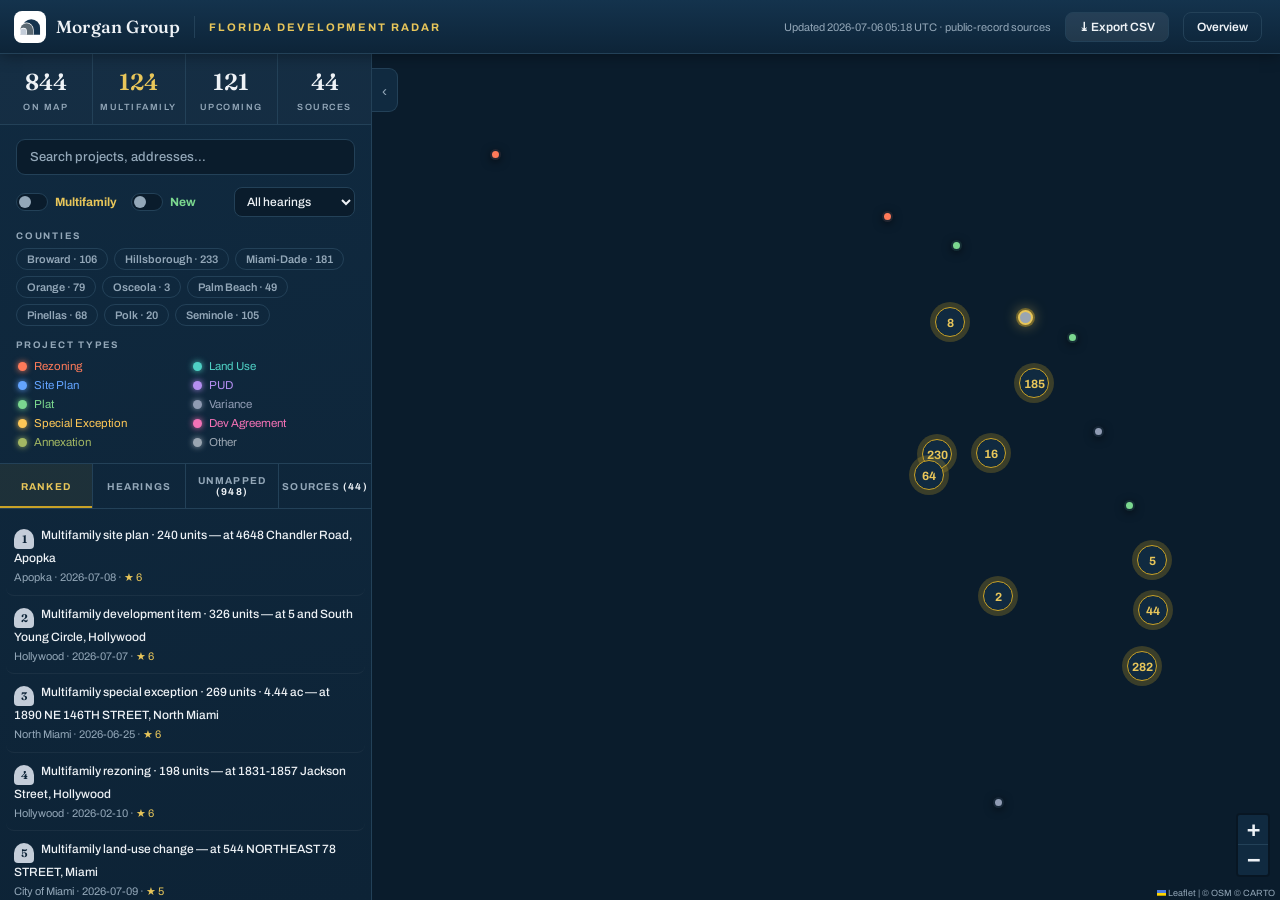
==== site/map.html @ c493177c "feat: product UI — navy topbar, docked sidebar, ranked deal list, product-led landing hero Co-Author" ====
<!DOCTYPE html>
<html lang="en">
<head>
<meta charset="utf-8">
<meta name="viewport" content="width=device-width, initial-scale=1">
<title>Map · Morgan Group Development Radar</title>
<link rel="preconnect" href="https://fonts.googleapis.com">
<link rel="preconnect" href="https://fonts.gstatic.com" crossorigin>
<link href="https://fonts.googleapis.com/css2?family=Fraunces:opsz,wght@9..144,450;9..144,550;9..144,650&family=Archivo:wght@400;500;600;700&display=swap" rel="stylesheet">
<link rel="stylesheet" href="vendor/leaflet.css">
<link rel="stylesheet" href="vendor/MarkerCluster.css">
<link rel="stylesheet" href="vendor/MarkerCluster.Default.css">
<link rel="stylesheet" href="style.css">
<link rel="icon" href="logo.svg">
</head>
<body>

<nav class="topbar">
  <a class="tb-brand" href="index.html" title="Back to overview">
    <span class="tb-logo"><img src="logo.svg" alt=""></span>
    <span class="tb-word">Morgan&nbsp;Group</span>
  </a>
  <span class="tb-div"></span>
  <span class="tb-context" id="brandSub">Florida Development Radar</span>
  <span class="tb-spacer"></span>
  <span class="tb-updated" id="updatedAt"></span>
  <button id="csvBtn" class="tb-btn" title="Export the currently filtered projects as CSV">⤓ Export CSV</button>
  <a class="tb-btn tb-btn-ghost" href="index.html">Overview</a>
</nav>

<div class="content">
  <aside class="sidebar" id="panel">
    <section class="stats" id="stats">
      <div class="stat"><b id="statMapped">–</b><span>on map</span></div>
      <div class="stat stat-mf"><b id="statMF">–</b><span>multifamily</span></div>
      <div class="stat"><b id="statUpcoming">–</b><span>upcoming</span></div>
      <div class="stat"><b id="statSources">–</b><span>sources</span></div>
    </section>

    <section class="filters">
      <input type="search" id="search" placeholder="Search projects, addresses…" autocomplete="off">

      <div class="filter-row">
        <label class="mf-toggle">
          <input type="checkbox" id="mfOnly">
          <span class="mf-slider"></span>
          Multifamily
        </label>
        <label class="mf-toggle new-toggle">
          <input type="checkbox" id="newOnly">
          <span class="mf-slider"></span>
          New
        </label>
        <select id="statusSel" aria-label="Hearing status">
          <option value="all">All hearings</option>
          <option value="upcoming">Upcoming</option>
          <option value="heard">Recently heard</option>
        </select>
      </div>

      <div class="f-label">Counties</div>
      <div class="chips" id="countyChips" aria-label="County filters"></div>
      <div class="f-label">Project types</div>
      <div class="types" id="typeChecks" aria-label="Project type filters"></div>
    </section>

    <nav class="drawer-tabs">
      <button data-drawer="projects" id="projectsTab">Ranked</button>
      <button data-drawer="hearings" id="hearingsTab">Hearings <span id="hearingsCount"></span></button>
      <button data-drawer="unmapped" id="unmappedTab">Unmapped <span id="unmappedCount"></span></button>
      <button data-drawer="coverage" id="coverageTab">Sources <span id="coverageCount"></span></button>
    </nav>
    <section class="drawer" id="drawer" hidden></section>
  </aside>

  <button class="panel-toggle" id="collapseBtn" title="Toggle panel" aria-label="Toggle panel">‹</button>
  <div id="map" aria-label="Development projects map"></div>
</div>

<script src="vendor/leaflet.js"></script>
<script src="vendor/leaflet.markercluster.js"></script>
<script src="app.js"></script>
</body>
</html>
---- site/vendor/leaflet.css ----
/* required styles */

.leaflet-pane,
.leaflet-tile,
.leaflet-marker-icon,
.leaflet-marker-shadow,
.leaflet-tile-container,
.leaflet-pane > svg,
.leaflet-pane > canvas,
.leaflet-zoom-box,
.leaflet-image-layer,
.leaflet-layer {
	position: absolute;
	left: 0;
	top: 0;
	}
.leaflet-container {
	overflow: hidden;
	}
.leaflet-tile,
.leaflet-marker-icon,
.leaflet-marker-shadow {
	-webkit-user-select: none;
	   -moz-user-select: none;
	        user-select: none;
	  -webkit-user-drag: none;
	}
/* Prevents IE11 from highlighting tiles in blue */
.leaflet-tile::selection {
	background: transparent;
}
/* Safari renders non-retina tile on retina better with this, but Chrome is worse */
.leaflet-safari .leaflet-tile {
	image-rendering: -webkit-optimize-contrast;
	}
/* hack that prevents hw layers "stretching" when loading new tiles */
.leaflet-safari .leaflet-tile-container {
	width: 1600px;
	height: 1600px;
	-webkit-transform-origin: 0 0;
	}
.leaflet-marker-icon,
.leaflet-marker-shadow {
	display: block;
	}
/* .leaflet-container svg: reset svg max-width decleration shipped in Joomla! (joomla.org) 3.x */
/* .leaflet-container img: map is broken in FF if you have max-width: 100% on tiles */
.leaflet-container .leaflet-overlay-pane svg {
	max-width: none !important;
	max-height: none !important;
	}
.leaflet-container .leaflet-marker-pane img,
.leaflet-container .leaflet-shadow-pane img,
.leaflet-container .leaflet-tile-pane img,
.leaflet-container img.leaflet-image-layer,
.leaflet-container .leaflet-tile {
	max-width: none !important;
	max-height: none !important;
	width: auto;
	padding: 0;
	}

.leaflet-container img.leaflet-tile {
	/* See: https://bugs.chromium.org/p/chromium/issues/detail?id=600120 */
	mix-blend-mode: plus-lighter;
}

.leaflet-container.leaflet-touch-zoom {
	-ms-touch-action: pan-x pan-y;
	touch-action: pan-x pan-y;
	}
.leaflet-container.leaflet-touch-drag {
	-ms-touch-action: pinch-zoom;
	/* Fallback for FF which doesn't support pinch-zoom */
	touch-action: none;
	touch-action: pinch-zoom;
}
.leaflet-container.leaflet-touch-drag.leaflet-touch-zoom {
	-ms-touch-action: none;
	touch-action: none;
}
.leaflet-container {
	-webkit-tap-highlight-color: transparent;
}
.leaflet-container a {
	-webkit-tap-highlight-color: rgba(51, 181, 229, 0.4);
}
.leaflet-tile {
	filter: inherit;
	visibility: hidden;
	}
.leaflet-tile-loaded {
	visibility: inherit;
	}
.leaflet-zoom-box {
	width: 0;
	height: 0;
	-moz-box-sizing: border-box;
	     box-sizing: border-box;
	z-index: 800;
	}
/* workaround for https://bugzilla.mozilla.org/show_bug.cgi?id=888319 */
.leaflet-overlay-pane svg {
	-moz-user-select: none;
	}

.leaflet-pane         { z-index: 400; }

.leaflet-tile-pane    { z-index: 200; }
.leaflet-overlay-pane { z-index: 400; }
.leaflet-shadow-pane  { z-index: 500; }
.leaflet-marker-pane  { z-index: 600; }
.leaflet-tooltip-pane   { z-index: 650; }
.leaflet-popup-pane   { z-index: 700; }

.leaflet-map-pane canvas { z-index: 100; }
.leaflet-map-pane svg    { z-index: 200; }

.leaflet-vml-shape {
	width: 1px;
	height: 1px;
	}
.lvml {
	behavior: url(#default#VML);
	display: inline-block;
	position: absolute;
	}


/* control positioning */

.leaflet-control {
	position: relative;
	z-index: 800;
	pointer-events: visiblePainted; /* IE 9-10 doesn't have auto */
	pointer-events: auto;
	}
.leaflet-top,
.leaflet-bottom {
	position: absolute;
	z-index: 1000;
	pointer-events: none;
	}
.leaflet-top {
	top: 0;
	}
.leaflet-right {
	right: 0;
	}
.leaflet-bottom {
	bottom: 0;
	}
.leaflet-left {
	left: 0;
	}
.leaflet-control {
	float: left;
	clear: both;
	}
.leaflet-right .leaflet-control {
	float: right;
	}
.leaflet-top .leaflet-control {
	margin-top: 10px;
	}
.leaflet-bottom .leaflet-control {
	margin-bottom: 10px;
	}
.leaflet-left .leaflet-control {
	margin-left: 10px;
	}
.leaflet-right .leaflet-control {
	margin-right: 10px;
	}


/* zoom and fade animations */

.leaflet-fade-anim .leaflet-popup {
	opacity: 0;
	-webkit-transition: opacity 0.2s linear;
	   -moz-transition: opacity 0.2s linear;
	        transition: opacity 0.2s linear;
	}
.leaflet-fade-anim .leaflet-map-pane .leaflet-popup {
	opacity: 1;
	}
.leaflet-zoom-animated {
	-webkit-transform-origin: 0 0;
	    -ms-transform-origin: 0 0;
	        transform-origin: 0 0;
	}
svg.leaflet-zoom-animated {
	will-change: transform;
}

.leaflet-zoom-anim .leaflet-zoom-animated {
	-webkit-transition: -webkit-transform 0.25s cubic-bezier(0,0,0.25,1);
	   -moz-transition:    -moz-transform 0.25s cubic-bezier(0,0,0.25,1);
	        transition:         transform 0.25s cubic-bezier(0,0,0.25,1);
	}
.leaflet-zoom-anim .leaflet-tile,
.leaflet-pan-anim .leaflet-tile {
	-webkit-transition: none;
	   -moz-transition: none;
	        transition: none;
	}

.leaflet-zoom-anim .leaflet-zoom-hide {
	visibility: hidden;
	}


/* cursors */

.leaflet-interactive {
	cursor: pointer;
	}
.leaflet-grab {
	cursor: -webkit-grab;
	cursor:    -moz-grab;
	cursor:         grab;
	}
.leaflet-crosshair,
.leaflet-crosshair .leaflet-interactive {
	cursor: crosshair;
	}
.leaflet-popup-pane,
.leaflet-control {
	cursor: auto;
	}
.leaflet-dragging .leaflet-grab,
.leaflet-dragging .leaflet-grab .leaflet-interactive,
.leaflet-dragging .leaflet-marker-draggable {
	cursor: move;
	cursor: -webkit-grabbing;
	cursor:    -moz-grabbing;
	cursor:         grabbing;
	}

/* marker & overlays interactivity */
.leaflet-marker-icon,
.leaflet-marker-shadow,
.leaflet-image-layer,
.leaflet-pane > svg path,
.leaflet-tile-container {
	pointer-events: none;
	}

.leaflet-marker-icon.leaflet-interactive,
.leaflet-image-layer.leaflet-interactive,
.leaflet-pane > svg path.leaflet-interactive,
svg.leaflet-image-layer.leaflet-interactive path {
	pointer-events: visiblePainted; /* IE 9-10 doesn't have auto */
	pointer-events: auto;
	}

/* visual tweaks */

.leaflet-container {
	background: #ddd;
	outline-offset: 1px;
	}
.leaflet-container a {
	color: #0078A8;
	}
.leaflet-zoom-box {
	border: 2px dotted #38f;
	background: rgba(255,255,255,0.5);
	}


/* general typography */
.leaflet-container {
	font-family: "Helvetica Neue", Arial, Helvetica, sans-serif;
	font-size: 12px;
	font-size: 0.75rem;
	line-height: 1.5;
	}


/* general toolbar styles */

.leaflet-bar {
	box-shadow: 0 1px 5px rgba(0,0,0,0.65);
	border-radius: 4px;
	}
.leaflet-bar a {
	background-color: #fff;
	border-bottom: 1px solid #ccc;
	width: 26px;
	height: 26px;
	line-height: 26px;
	display: block;
	text-align: center;
	text-decoration: none;
	color: black;
	}
.leaflet-bar a,
.leaflet-control-layers-toggle {
	background-position: 50% 50%;
	background-repeat: no-repeat;
	display: block;
	}
.leaflet-bar a:hover,
.leaflet-bar a:focus {
	background-color: #f4f4f4;
	}
.leaflet-bar a:first-child {
	border-top-left-radius: 4px;
	border-top-right-radius: 4px;
	}
.leaflet-bar a:last-child {
	border-bottom-left-radius: 4px;
	border-bottom-right-radius: 4px;
	border-bottom: none;
	}
.leaflet-bar a.leaflet-disabled {
	cursor: default;
	background-color: #f4f4f4;
	color: #bbb;
	}

.leaflet-touch .leaflet-bar a {
	width: 30px;
	height: 30px;
	line-height: 30px;
	}
.leaflet-touch .leaflet-bar a:first-child {
	border-top-left-radius: 2px;
	border-top-right-radius: 2px;
	}
.leaflet-touch .leaflet-bar a:last-child {
	border-bottom-left-radius: 2px;
	border-bottom-right-radius: 2px;
	}

/* zoom control */

.leaflet-control-zoom-in,
.leaflet-control-zoom-out {
	font: bold 18px 'Lucida Console', Monaco, monospace;
	text-indent: 1px;
	}

.leaflet-touch .leaflet-control-zoom-in, .leaflet-touch .leaflet-control-zoom-out  {
	font-size: 22px;
	}


/* layers control */

.leaflet-control-layers {
	box-shadow: 0 1px 5px rgba(0,0,0,0.4);
	background: #fff;
	border-radius: 5px;
	}
.leaflet-control-layers-toggle {
	background-image: url(images/layers.png);
	width: 36px;
	height: 36px;
	}
.leaflet-retina .leaflet-control-layers-toggle {
	background-image: url(images/layers-2x.png);
	background-size: 26px 26px;
	}
.leaflet-touch .leaflet-control-layers-toggle {
	width: 44px;
	height: 44px;
	}
.leaflet-control-layers .leaflet-control-layers-list,
.leaflet-control-layers-expanded .leaflet-control-layers-toggle {
	display: none;
	}
.leaflet-control-layers-expanded .leaflet-control-layers-list {
	display: block;
	position: relative;
	}
.leaflet-control-layers-expanded {
	padding: 6px 10px 6px 6px;
	color: #333;
	background: #fff;
	}
.leaflet-control-layers-scrollbar {
	overflow-y: scroll;
	overflow-x: hidden;
	padding-right: 5px;
	}
.leaflet-control-layers-selector {
	margin-top: 2px;
	position: relative;
	top: 1px;
	}
.leaflet-control-layers label {
	display: block;
	font-size: 13px;
	font-size: 1.08333em;
	}
.leaflet-control-layers-separator {
	height: 0;
	border-top: 1px solid #ddd;
	margin: 5px -10px 5px -6px;
	}

/* Default icon URLs */
.leaflet-default-icon-path { /* used only in path-guessing heuristic, see L.Icon.Default */
	background-image: url(images/marker-icon.png);
	}


/* attribution and scale controls */

.leaflet-container .leaflet-control-attribution {
	background: #fff;
	background: rgba(255, 255, 255, 0.8);
	margin: 0;
	}
.leaflet-control-attribution,
.leaflet-control-scale-line {
	padding: 0 5px;
	color: #333;
	line-height: 1.4;
	}
.leaflet-control-attribution a {
	text-decoration: none;
	}
.leaflet-control-attribution a:hover,
.leaflet-control-attribution a:focus {
	text-decoration: underline;
	}
.leaflet-attribution-flag {
	display: inline !important;
	vertical-align: baseline !important;
	width: 1em;
	height: 0.6669em;
	}
.leaflet-left .leaflet-control-scale {
	margin-left: 5px;
	}
.leaflet-bottom .leaflet-control-scale {
	margin-bottom: 5px;
	}
.leaflet-control-scale-line {
	border: 2px solid #777;
	border-top: none;
	line-height: 1.1;
	padding: 2px 5px 1px;
	white-space: nowrap;
	-moz-box-sizing: border-box;
	     box-sizing: border-box;
	background: rgba(255, 255, 255, 0.8);
	text-shadow: 1px 1px #fff;
	}
.leaflet-control-scale-line:not(:first-child) {
	border-top: 2px solid #777;
	border-bottom: none;
	margin-top: -2px;
	}
.leaflet-control-scale-line:not(:first-child):not(:last-child) {
	border-bottom: 2px solid #777;
	}

.leaflet-touch .leaflet-control-attribution,
.leaflet-touch .leaflet-control-layers,
.leaflet-touch .leaflet-bar {
	box-shadow: none;
	}
.leaflet-touch .leaflet-control-layers,
.leaflet-touch .leaflet-bar {
	border: 2px solid rgba(0,0,0,0.2);
	background-clip: padding-box;
	}


/* popup */

.leaflet-popup {
	position: absolute;
	text-align: center;
	margin-bottom: 20px;
	}
.leaflet-popup-content-wrapper {
	padding: 1px;
	text-align: left;
	border-radius: 12px;
	}
.leaflet-popup-content {
	margin: 13px 24px 13px 20px;
	line-height: 1.3;
	font-size: 13px;
	font-size: 1.08333em;
	min-height: 1px;
	}
.leaflet-popup-content p {
	margin: 17px 0;
	margin: 1.3em 0;
	}
.leaflet-popup-tip-container {
	width: 40px;
	height: 20px;
	position: absolute;
	left: 50%;
	margin-top: -1px;
	margin-left: -20px;
	overflow: hidden;
	pointer-events: none;
	}
.leaflet-popup-tip {
	width: 17px;
	height: 17px;
	padding: 1px;

	margin: -10px auto 0;
	pointer-events: auto;

	-webkit-transform: rotate(45deg);
	   -moz-transform: rotate(45deg);
	    -ms-transform: rotate(45deg);
	        transform: rotate(45deg);
	}
.leaflet-popup-content-wrapper,
.leaflet-popup-tip {
	background: white;
	color: #333;
	box-shadow: 0 3px 14px rgba(0,0,0,0.4);
	}
.leaflet-container a.leaflet-popup-close-button {
	position: absolute;
	top: 0;
	right: 0;
	border: none;
	text-align: center;
	width: 24px;
	height: 24px;
	font: 16px/24px Tahoma, Verdana, sans-serif;
	color: #757575;
	text-decoration: none;
	background: transparent;
	}
.leaflet-container a.leaflet-popup-close-button:hover,
.leaflet-container a.leaflet-popup-close-button:focus {
	color: #585858;
	}
.leaflet-popup-scrolled {
	overflow: auto;
	}

.leaflet-oldie .leaflet-popup-content-wrapper {
	-ms-zoom: 1;
	}
.leaflet-oldie .leaflet-popup-tip {
	width: 24px;
	margin: 0 auto;

	-ms-filter: "progid:DXImageTransform.Microsoft.Matrix(M11=0.70710678, M12=0.70710678, M21=-0.70710678, M22=0.70710678)";
	filter: progid:DXImageTransform.Microsoft.Matrix(M11=0.70710678, M12=0.70710678, M21=-0.70710678, M22=0.70710678);
	}

.leaflet-oldie .leaflet-control-zoom,
.leaflet-oldie .leaflet-control-layers,
.leaflet-oldie .leaflet-popup-content-wrapper,
.leaflet-oldie .leaflet-popup-tip {
	border: 1px solid #999;
	}


/* div icon */

.leaflet-div-icon {
	background: #fff;
	border: 1px solid #666;
	}


/* Tooltip */
/* Base styles for the element that has a tooltip */
.leaflet-tooltip {
	position: absolute;
	padding: 6px;
	background-color: #fff;
	border: 1px solid #fff;
	border-radius: 3px;
	color: #222;
	white-space: nowrap;
	-webkit-user-select: none;
	-moz-user-select: none;
	-ms-user-select: none;
	user-select: none;
	pointer-events: none;
	box-shadow: 0 1px 3px rgba(0,0,0,0.4);
	}
.leaflet-tooltip.leaflet-interactive {
	cursor: pointer;
	pointer-events: auto;
	}
.leaflet-tooltip-top:before,
.leaflet-tooltip-bottom:before,
.leaflet-tooltip-left:before,
.leaflet-tooltip-right:before {
	position: absolute;
	pointer-events: none;
	border: 6px solid transparent;
	background: transparent;
	content: "";
	}

/* Directions */

.leaflet-tooltip-bottom {
	margin-top: 6px;
}
.leaflet-tooltip-top {
	margin-top: -6px;
}
.leaflet-tooltip-bottom:before,
.leaflet-tooltip-top:before {
	left: 50%;
	margin-left: -6px;
	}
.leaflet-tooltip-top:before {
	bottom: 0;
	margin-bottom: -12px;
	border-top-color: #fff;
	}
.leaflet-tooltip-bottom:before {
	top: 0;
	margin-top: -12px;
	margin-left: -6px;
	border-bottom-color: #fff;
	}
.leaflet-tooltip-left {
	margin-left: -6px;
}
.leaflet-tooltip-right {
	margin-left: 6px;
}
.leaflet-tooltip-left:before,
.leaflet-tooltip-right:before {
	top: 50%;
	margin-top: -6px;
	}
.leaflet-tooltip-left:before {
	right: 0;
	margin-right: -12px;
	border-left-color: #fff;
	}
.leaflet-tooltip-right:before {
	left: 0;
	margin-left: -12px;
	border-right-color: #fff;
	}

/* Printing */

@media print {
	/* Prevent printers from removing background-images of controls. */
	.leaflet-control {
		-webkit-print-color-adjust: exact;
		print-color-adjust: exact;
		}
	}
---- site/vendor/MarkerCluster.css ----
.leaflet-cluster-anim .leaflet-marker-icon, .leaflet-cluster-anim .leaflet-marker-shadow {
	-webkit-transition: -webkit-transform 0.3s ease-out, opacity 0.3s ease-in;
	-moz-transition: -moz-transform 0.3s ease-out, opacity 0.3s ease-in;
	-o-transition: -o-transform 0.3s ease-out, opacity 0.3s ease-in;
	transition: transform 0.3s ease-out, opacity 0.3s ease-in;
}

.leaflet-cluster-spider-leg {
	/* stroke-dashoffset (duration and function) should match with leaflet-marker-icon transform in order to track it exactly */
	-webkit-transition: -webkit-stroke-dashoffset 0.3s ease-out, -webkit-stroke-opacity 0.3s ease-in;
	-moz-transition: -moz-stroke-dashoffset 0.3s ease-out, -moz-stroke-opacity 0.3s ease-in;
	-o-transition: -o-stroke-dashoffset 0.3s ease-out, -o-stroke-opacity 0.3s ease-in;
	transition: stroke-dashoffset 0.3s ease-out, stroke-opacity 0.3s ease-in;
}
---- site/vendor/MarkerCluster.Default.css ----
.marker-cluster-small {
	background-color: rgba(181, 226, 140, 0.6);
	}
.marker-cluster-small div {
	background-color: rgba(110, 204, 57, 0.6);
	}

.marker-cluster-medium {
	background-color: rgba(241, 211, 87, 0.6);
	}
.marker-cluster-medium div {
	background-color: rgba(240, 194, 12, 0.6);
	}

.marker-cluster-large {
	background-color: rgba(253, 156, 115, 0.6);
	}
.marker-cluster-large div {
	background-color: rgba(241, 128, 23, 0.6);
	}

	/* IE 6-8 fallback colors */
.leaflet-oldie .marker-cluster-small {
	background-color: rgb(181, 226, 140);
	}
.leaflet-oldie .marker-cluster-small div {
	background-color: rgb(110, 204, 57);
	}

.leaflet-oldie .marker-cluster-medium {
	background-color: rgb(241, 211, 87);
	}
.leaflet-oldie .marker-cluster-medium div {
	background-color: rgb(240, 194, 12);
	}

.leaflet-oldie .marker-cluster-large {
	background-color: rgb(253, 156, 115);
	}
.leaflet-oldie .marker-cluster-large div {
	background-color: rgb(241, 128, 23);
}

.marker-cluster {
	background-clip: padding-box;
	border-radius: 20px;
	}
.marker-cluster div {
	width: 30px;
	height: 30px;
	margin-left: 5px;
	margin-top: 5px;

	text-align: center;
	border-radius: 15px;
	font: 12px "Helvetica Neue", Arial, Helvetica, sans-serif;
	}
.marker-cluster span {
	line-height: 30px;
	}
---- site/style.css ----
:root {
  --navy: #14334D;
  --navy-deep: #0d2438;
  --navy-ink: #0a1c2c;
  --panel: #102a40;
  --panel-2: #0d2336;
  --line: #234158;
  --text: #eef2f6;
  --text-dim: #93a7b8;
  --powder: #C4CDD9;
  --gold: #c9a227;
  --gold-hi: #e8c65a;
  --green: #7bd88f;
  --serif: "Fraunces", Georgia, serif;
  --sans: "Archivo", "Helvetica Neue", sans-serif;

  --c-rezoning: #ff7a59;
  --c-land-use: #4fd1c5;
  --c-site-plan: #63a4ff;
  --c-pud: #b48ef0;
  --c-plat: #7bd88f;
  --c-variance: #8f9bb3;
  --c-special-exception: #ffc857;
  --c-development-agreement: #f472b6;
  --c-annexation: #a3b763;
  --c-other-development: #9aa5b1;
}

* { box-sizing: border-box; margin: 0; }
html, body { height: 100%; }
body {
  font-family: var(--sans);
  background: var(--navy-ink);
  color: var(--text);
  display: flex; flex-direction: column;
  overflow: hidden;
}

/* ============ top bar ============ */
.topbar {
  height: 54px; flex: none;
  display: flex; align-items: center; gap: 14px;
  padding: 0 18px 0 14px;
  background: linear-gradient(180deg, var(--navy) 0%, var(--navy-deep) 100%);
  border-bottom: 1px solid var(--line);
  z-index: 1200;
  box-shadow: 0 2px 14px rgba(0,0,0,.35);
}
.tb-brand { display: flex; align-items: center; gap: 10px; text-decoration: none; color: var(--text); }
.tb-logo {
  width: 32px; height: 32px; flex: none;
  background: #fff; border-radius: 8px; padding: 4px;
  display: grid; place-items: center;
  transition: transform .15s;
}
.tb-brand:hover .tb-logo { transform: scale(1.08); }
.tb-logo img { width: 100%; height: 100%; display: block; }
.tb-word { font-family: var(--serif); font-weight: 550; font-size: 17.5px; letter-spacing: .2px; }
.tb-div { width: 1px; height: 22px; background: var(--line); }
.tb-context {
  font-size: 11px; font-weight: 700;
  text-transform: uppercase; letter-spacing: 2px;
  color: var(--gold-hi);
  white-space: nowrap; overflow: hidden; text-overflow: ellipsis;
}
.tb-spacer { flex: 1; }
.tb-updated { font-size: 11px; color: var(--text-dim); white-space: nowrap; }
.tb-btn {
  font: 600 12px var(--sans); color: var(--text);
  background: rgba(255,255,255,.08);
  border: 1px solid var(--line); border-radius: 8px;
  padding: 7px 13px; cursor: pointer; text-decoration: none;
  transition: background .15s, border-color .15s;
  white-space: nowrap;
}
.tb-btn:hover { background: rgba(255,255,255,.14); border-color: var(--text-dim); }
.tb-btn-ghost { background: none; }

/* ============ layout ============ */
.content { flex: 1; display: flex; min-height: 0; position: relative; }
#map { flex: 1; background: var(--navy-ink); min-width: 0; }

.sidebar {
  width: 372px; flex: none;
  display: flex; flex-direction: column;
  background: linear-gradient(170deg, var(--panel) 0%, var(--panel-2) 100%);
  border-right: 1px solid var(--line);
  min-height: 0;
  transition: margin-left .28s cubic-bezier(.2,.8,.3,1);
}
body.panel-hidden .sidebar { margin-left: -372px; }

.panel-toggle {
  position: absolute; left: 372px; top: 14px; z-index: 1100;
  width: 26px; height: 44px;
  border: 1px solid var(--line); border-left: 0;
  border-radius: 0 9px 9px 0;
  background: var(--panel); color: var(--text-dim);
  cursor: pointer; font-size: 15px;
  transition: left .28s cubic-bezier(.2,.8,.3,1), color .15s;
}
.panel-toggle:hover { color: var(--text); }
body.panel-hidden .panel-toggle { left: 0; }
body.panel-hidden .panel-toggle::after { content: ""; }

/* ============ stats ============ */
.stats {
  display: grid; grid-template-columns: repeat(4, 1fr);
  border-bottom: 1px solid var(--line);
  background: rgba(255,255,255,.02);
}
.stat { padding: 14px 6px 11px; text-align: center; border-right: 1px solid var(--line); }
.stat:last-child { border-right: 0; }
.stat b {
  display: block; font-family: var(--serif); font-size: 23px; font-weight: 600;
  font-variant-numeric: tabular-nums;
}
.stat span {
  font-size: 9px; text-transform: uppercase; letter-spacing: 1.5px;
  color: var(--text-dim); font-weight: 600;
}
.stat-mf b { color: var(--gold-hi); }

/* ============ filters ============ */
.filters { padding: 14px 16px 12px; border-bottom: 1px solid var(--line); }
#search {
  width: 100%;
  background: var(--navy-ink);
  border: 1px solid var(--line); border-radius: 9px;
  color: var(--text);
  padding: 10px 13px; font: 500 13px var(--sans);
  outline: none;
  transition: border-color .15s;
}
#search:focus { border-color: var(--gold); }
#search::placeholder { color: var(--text-dim); }

.filter-row { display: flex; align-items: center; gap: 14px; margin-top: 12px; }

.mf-toggle {
  display: flex; align-items: center; gap: 7px;
  font-size: 12px; font-weight: 700; color: var(--gold-hi);
  cursor: pointer; user-select: none;
}
.mf-toggle input { display: none; }
.mf-slider {
  width: 32px; height: 18px; flex: none;
  background: var(--navy-ink); border: 1px solid var(--line);
  border-radius: 20px; position: relative; transition: background .2s;
}
.mf-slider::after {
  content: ""; position: absolute; top: 2px; left: 2px;
  width: 12px; height: 12px; border-radius: 50%;
  background: var(--text-dim); transition: all .2s;
}
.mf-toggle input:checked + .mf-slider { background: rgba(201,162,39,.35); border-color: var(--gold); }
.mf-toggle input:checked + .mf-slider::after { left: 16px; background: var(--gold-hi); }
.new-toggle { color: var(--green); }
.new-toggle input:checked + .mf-slider { background: rgba(123,216,143,.25); border-color: var(--green); }
.new-toggle input:checked + .mf-slider::after { background: var(--green); }

#statusSel {
  margin-left: auto;
  background: var(--navy-ink); color: var(--text);
  border: 1px solid var(--line); border-radius: 8px;
  font: 500 12px var(--sans); padding: 6px 8px;
}

.f-label {
  margin: 14px 0 7px;
  font-size: 9.5px; font-weight: 700;
  text-transform: uppercase; letter-spacing: 1.8px;
  color: var(--text-dim);
}
.chips { display: flex; flex-wrap: wrap; gap: 6px; }
.chip {
  font: 600 11px var(--sans);
  padding: 4px 10px; border-radius: 20px;
  border: 1px solid var(--line); color: var(--text-dim);
  background: none; cursor: pointer; transition: all .15s;
}
.chip.on { color: var(--navy-deep); background: var(--powder); border-color: var(--powder); }
.chip:hover:not(.on) { color: var(--text); border-color: var(--text-dim); }

.types { display: grid; grid-template-columns: 1fr 1fr; gap: 1px 10px; }
.type-check {
  display: flex; align-items: center; gap: 7px;
  font-size: 11.5px; color: var(--text-dim);
  cursor: pointer; padding: 3px 2px; user-select: none;
}
.type-check input { display: none; }
.type-dot { width: 9px; height: 9px; border-radius: 50%; flex: none; opacity: .25; transition: opacity .15s; }
.type-check.on { color: var(--text); }
.type-check.on .type-dot { opacity: 1; box-shadow: 0 0 6px currentColor; }

/* ============ drawers ============ */
.drawer-tabs { display: flex; border-bottom: 1px solid var(--line); flex: none; }
.drawer-tabs button {
  flex: 1; background: none; border: 0; border-right: 1px solid var(--line);
  color: var(--text-dim); font: 700 10px var(--sans);
  text-transform: uppercase; letter-spacing: 1.1px;
  padding: 11px 0; cursor: pointer;
  transition: color .15s, background .15s;
}
.drawer-tabs button:last-child { border-right: 0; }
.drawer-tabs button:hover { color: var(--text); }
.drawer-tabs button.active {
  color: var(--gold-hi);
  background: rgba(201,162,39,.08);
  box-shadow: inset 0 -2px 0 var(--gold);
}
.drawer-tabs button span { color: var(--text); }

.drawer {
  flex: 1; overflow-y: auto; padding: 8px 14px 14px;
  font-size: 12px; line-height: 1.5;
  scrollbar-width: thin; scrollbar-color: var(--line) transparent;
}
.u-item { padding: 9px 0; border-bottom: 1px solid rgba(255,255,255,.05); }
.u-item a { color: var(--text); text-decoration: none; font-weight: 500; }
.u-item a:hover { color: var(--gold-hi); }
.u-meta { color: var(--text-dim); font-size: 11px; margin-top: 2px; }
.cov-row {
  display: flex; justify-content: space-between; gap: 8px;
  padding: 7px 0; border-bottom: 1px solid rgba(255,255,255,.05);
  color: var(--text-dim);
}
.cov-row b { color: var(--text); font-weight: 500; }
.cov-ok { color: var(--green); }
.cov-err { color: var(--c-rezoning); }

.h-item, .p-item { cursor: pointer; border-radius: 8px; padding: 9px 8px; margin: 0 -8px; }
.h-item:hover, .p-item:hover { background: rgba(255,255,255,.045); }
.h-date { font: 700 11px var(--sans); color: var(--gold-hi); margin-bottom: 2px; }
.p-rank {
  display: inline-grid; place-items: center;
  width: 20px; height: 20px; margin-right: 7px;
  font: 650 11px var(--serif); color: var(--navy-deep);
  background: var(--powder); border-radius: 10px 10px 4px 4px;
  vertical-align: -4px;
}
.pp-hot { color: var(--gold-hi); }

/* ============ markers & popups ============ */
.pin { border-radius: 50%; border: 2px solid rgba(10,28,44,.9); box-shadow: 0 2px 8px rgba(0,0,0,.5); }
.pin-mf {
  border-color: var(--gold-hi);
  box-shadow: 0 0 0 2px rgba(201,162,39,.45), 0 0 14px rgba(232,198,90,.65);
}

.leaflet-popup-content-wrapper {
  background: var(--panel); color: var(--text);
  border: 1px solid var(--line); border-radius: 12px;
  box-shadow: 0 18px 44px rgba(0,0,0,.6);
  font-family: var(--sans);
}
.leaflet-popup-tip { background: var(--panel); border: 1px solid var(--line); }
.leaflet-popup-content { margin: 14px 16px; width: 300px !important; }
.pp-chips { display: flex; flex-wrap: wrap; gap: 5px; margin-bottom: 9px; }
.pp-chip {
  font-size: 9.5px; font-weight: 700; text-transform: uppercase; letter-spacing: 1px;
  padding: 3px 8px; border-radius: 4px; color: var(--navy-deep);
}
.pp-chip-mf { background: linear-gradient(135deg, var(--gold-hi), var(--gold)); }
.pp-chip-new { background: var(--green); animation: newPulse 2s ease-in-out infinite; }
@keyframes newPulse { 50% { box-shadow: 0 0 10px rgba(123,216,143,.7); } }
.pp-title { font-size: 13.5px; font-weight: 600; line-height: 1.45; }
.pp-summary {
  margin-top: 8px; padding: 7px 9px;
  font-size: 11px; line-height: 1.5; color: var(--text-dim);
  background: rgba(255,255,255,.03);
  border-left: 2px solid var(--line); border-radius: 0 6px 6px 0;
  max-height: 96px; overflow: hidden;
}
.pp-meta { margin-top: 9px; font-size: 11.5px; color: var(--text-dim); line-height: 1.6; }
.pp-meta b { color: var(--text); font-weight: 600; }
.pp-link {
  display: inline-block; margin-top: 10px;
  color: var(--gold-hi); font-weight: 600; font-size: 12px;
  text-decoration: none; border-bottom: 1px solid rgba(232,198,90,.4);
}
.pp-link:hover { border-bottom-color: var(--gold-hi); }

.leaflet-container { font-family: var(--sans); }
.leaflet-control-attribution {
  background: rgba(10,28,44,.75) !important; color: var(--text-dim) !important;
  font-size: 9px !important;
}
.leaflet-control-attribution a { color: var(--text-dim) !important; }
.leaflet-control-zoom a {
  background: var(--panel) !important; color: var(--text) !important;
  border-color: var(--line) !important;
}

.marker-cluster { background: rgba(201,162,39,.25) !important; }
.marker-cluster div {
  background: var(--panel) !important;
  color: var(--gold-hi) !important;
  border: 1.5px solid var(--gold) !important;
  font: 700 12px var(--sans) !important;
}

/* ============ responsive ============ */
@media (max-width: 760px) {
  .tb-updated, .tb-context { display: none; }
  .sidebar { position: absolute; z-index: 1150; height: 100%; width: min(86vw, 372px); }
  body.panel-hidden .sidebar { margin-left: calc(-1 * min(86vw, 372px)); }
  .panel-toggle { left: min(86vw, 372px); }
}
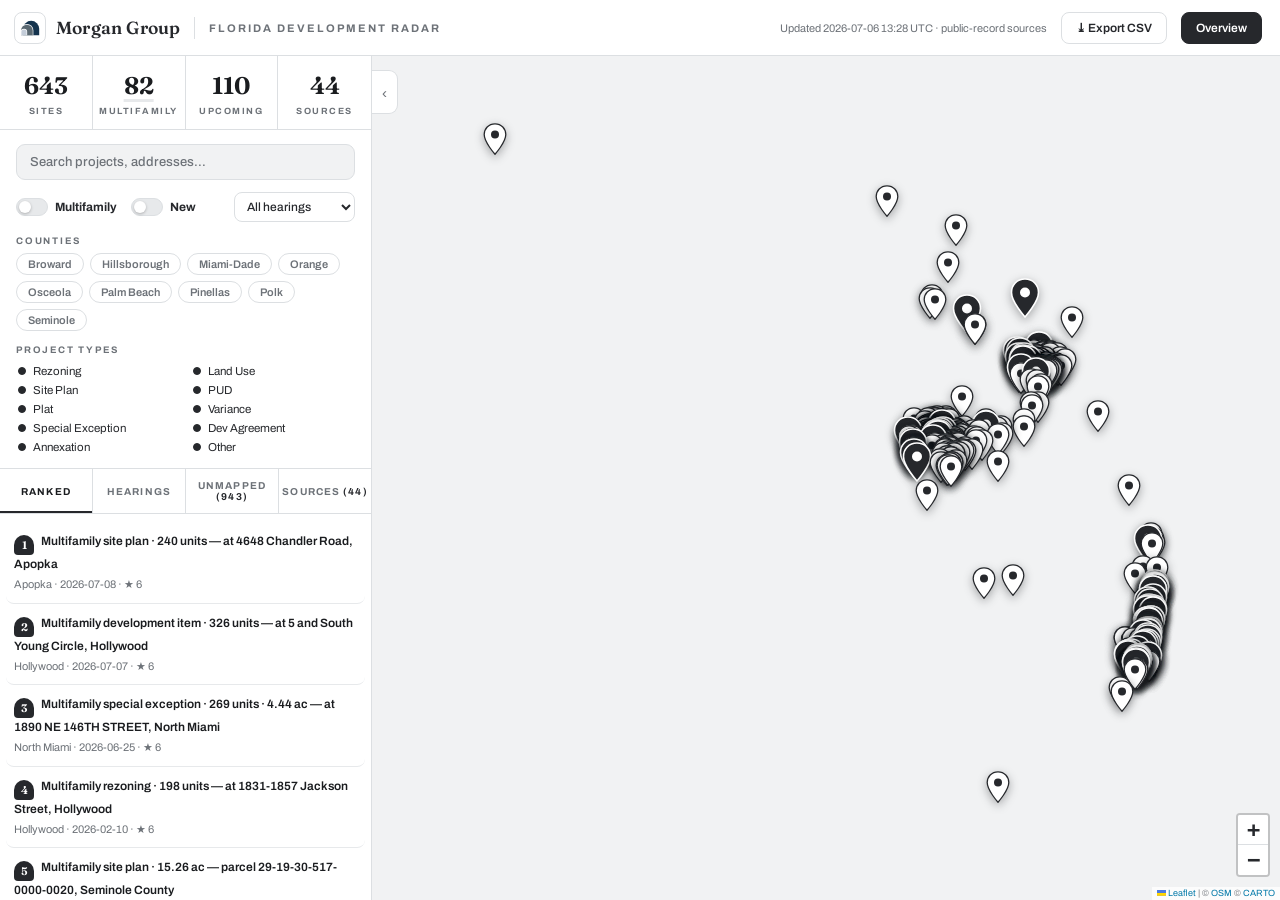
==== commit 831827c5: "feat: portfolio-style map — individual location pins (no clustering), one entity per site, news-styl" ====
--- a/site/map.html
+++ b/site/map.html
@@ -8,8 +8,6 @@
 <link rel="preconnect" href="https://fonts.gstatic.com" crossorigin>
 <link href="https://fonts.googleapis.com/css2?family=Fraunces:opsz,wght@9..144,450;9..144,550;9..144,650&family=Archivo:wght@400;500;600;700&display=swap" rel="stylesheet">
 <link rel="stylesheet" href="vendor/leaflet.css">
-<link rel="stylesheet" href="vendor/MarkerCluster.css">
-<link rel="stylesheet" href="vendor/MarkerCluster.Default.css">
 <link rel="stylesheet" href="style.css">
 <link rel="icon" href="logo.svg">
 </head>
@@ -25,13 +23,13 @@
   <span class="tb-spacer"></span>
   <span class="tb-updated" id="updatedAt"></span>
   <button id="csvBtn" class="tb-btn" title="Export the currently filtered projects as CSV">⤓ Export CSV</button>
-  <a class="tb-btn tb-btn-ghost" href="index.html">Overview</a>
+  <a class="tb-btn tb-btn-solid" href="index.html">Overview</a>
 </nav>
 
 <div class="content">
   <aside class="sidebar" id="panel">
     <section class="stats" id="stats">
-      <div class="stat"><b id="statMapped">–</b><span>on map</span></div>
+      <div class="stat"><b id="statMapped">–</b><span>sites</span></div>
       <div class="stat stat-mf"><b id="statMF">–</b><span>multifamily</span></div>
       <div class="stat"><b id="statUpcoming">–</b><span>upcoming</span></div>
       <div class="stat"><b id="statSources">–</b><span>sources</span></div>
@@ -74,11 +72,15 @@
   </aside>
 
   <button class="panel-toggle" id="collapseBtn" title="Toggle panel" aria-label="Toggle panel">‹</button>
-  <div id="map" aria-label="Development projects map"></div>
+  <div id="map" aria-label="Development sites map"></div>
+
+  <article class="prop-card" id="propCard" hidden>
+    <button class="pc-close" id="pcClose" aria-label="Close">×</button>
+    <div id="pcBody"></div>
+  </article>
 </div>
 
 <script src="vendor/leaflet.js"></script>
-<script src="vendor/leaflet.markercluster.js"></script>
 <script src="app.js"></script>
 </body>
 </html>
--- a/site/style.css
+++ b/site/style.css
@@ -1,89 +1,77 @@
 :root {
-  --navy: #14334D;
-  --navy-deep: #0d2438;
-  --navy-ink: #0a1c2c;
-  --panel: #102a40;
-  --panel-2: #0d2336;
-  --line: #234158;
-  --text: #eef2f6;
-  --text-dim: #93a7b8;
-  --powder: #C4CDD9;
-  --gold: #c9a227;
-  --gold-hi: #e8c65a;
-  --green: #7bd88f;
+  --char: #26282c;
+  --char-2: #2f3237;
+  --char-deep: #1d1f22;
+  --ink: #1a1c1f;
+  --gray-bg: #f1f2f3;
+  --gray-soft: #e7e9eb;
+  --line: #dcdfe2;
+  --text-sec: #6d7278;
+  --white: #ffffff;
+  --green: #3e9e5c;
   --serif: "Fraunces", Georgia, serif;
   --sans: "Archivo", "Helvetica Neue", sans-serif;
-
-  --c-rezoning: #ff7a59;
-  --c-land-use: #4fd1c5;
-  --c-site-plan: #63a4ff;
-  --c-pud: #b48ef0;
-  --c-plat: #7bd88f;
-  --c-variance: #8f9bb3;
-  --c-special-exception: #ffc857;
-  --c-development-agreement: #f472b6;
-  --c-annexation: #a3b763;
-  --c-other-development: #9aa5b1;
 }
 
 * { box-sizing: border-box; margin: 0; }
 html, body { height: 100%; }
 body {
   font-family: var(--sans);
-  background: var(--navy-ink);
-  color: var(--text);
+  background: var(--gray-bg);
+  color: var(--char);
   display: flex; flex-direction: column;
   overflow: hidden;
 }
 
 /* ============ top bar ============ */
 .topbar {
-  height: 54px; flex: none;
+  height: 56px; flex: none;
   display: flex; align-items: center; gap: 14px;
   padding: 0 18px 0 14px;
-  background: linear-gradient(180deg, var(--navy) 0%, var(--navy-deep) 100%);
+  background: var(--white);
   border-bottom: 1px solid var(--line);
   z-index: 1200;
-  box-shadow: 0 2px 14px rgba(0,0,0,.35);
-}
-.tb-brand { display: flex; align-items: center; gap: 10px; text-decoration: none; color: var(--text); }
+}
+.tb-brand { display: flex; align-items: center; gap: 10px; text-decoration: none; color: var(--char); }
 .tb-logo {
   width: 32px; height: 32px; flex: none;
-  background: #fff; border-radius: 8px; padding: 4px;
+  background: var(--white); border: 1px solid var(--line);
+  border-radius: 8px; padding: 4px;
   display: grid; place-items: center;
   transition: transform .15s;
 }
 .tb-brand:hover .tb-logo { transform: scale(1.08); }
 .tb-logo img { width: 100%; height: 100%; display: block; }
-.tb-word { font-family: var(--serif); font-weight: 550; font-size: 17.5px; letter-spacing: .2px; }
+.tb-word { font-family: var(--serif); font-weight: 600; font-size: 17.5px; letter-spacing: .2px; }
 .tb-div { width: 1px; height: 22px; background: var(--line); }
 .tb-context {
   font-size: 11px; font-weight: 700;
   text-transform: uppercase; letter-spacing: 2px;
-  color: var(--gold-hi);
+  color: var(--text-sec);
   white-space: nowrap; overflow: hidden; text-overflow: ellipsis;
 }
 .tb-spacer { flex: 1; }
-.tb-updated { font-size: 11px; color: var(--text-dim); white-space: nowrap; }
+.tb-updated { font-size: 11px; color: var(--text-sec); white-space: nowrap; }
 .tb-btn {
-  font: 600 12px var(--sans); color: var(--text);
-  background: rgba(255,255,255,.08);
+  font: 600 12px var(--sans); color: var(--char);
+  background: var(--white);
   border: 1px solid var(--line); border-radius: 8px;
-  padding: 7px 13px; cursor: pointer; text-decoration: none;
-  transition: background .15s, border-color .15s;
+  padding: 8px 14px; cursor: pointer; text-decoration: none;
+  transition: border-color .15s, background .15s;
   white-space: nowrap;
 }
-.tb-btn:hover { background: rgba(255,255,255,.14); border-color: var(--text-dim); }
-.tb-btn-ghost { background: none; }
+.tb-btn:hover { border-color: var(--char); }
+.tb-btn-solid { background: var(--char); color: var(--white); border-color: var(--char); }
+.tb-btn-solid:hover { background: var(--char-deep); }
 
 /* ============ layout ============ */
 .content { flex: 1; display: flex; min-height: 0; position: relative; }
-#map { flex: 1; background: var(--navy-ink); min-width: 0; }
+#map { flex: 1; background: var(--gray-bg); min-width: 0; }
 
 .sidebar {
   width: 372px; flex: none;
   display: flex; flex-direction: column;
-  background: linear-gradient(170deg, var(--panel) 0%, var(--panel-2) 100%);
+  background: var(--white);
   border-right: 1px solid var(--line);
   min-height: 0;
   transition: margin-left .28s cubic-bezier(.2,.8,.3,1);
@@ -95,73 +83,71 @@
   width: 26px; height: 44px;
   border: 1px solid var(--line); border-left: 0;
   border-radius: 0 9px 9px 0;
-  background: var(--panel); color: var(--text-dim);
+  background: var(--white); color: var(--text-sec);
   cursor: pointer; font-size: 15px;
   transition: left .28s cubic-bezier(.2,.8,.3,1), color .15s;
 }
-.panel-toggle:hover { color: var(--text); }
+.panel-toggle:hover { color: var(--char); }
 body.panel-hidden .panel-toggle { left: 0; }
-body.panel-hidden .panel-toggle::after { content: ""; }
 
 /* ============ stats ============ */
 .stats {
   display: grid; grid-template-columns: repeat(4, 1fr);
   border-bottom: 1px solid var(--line);
-  background: rgba(255,255,255,.02);
-}
-.stat { padding: 14px 6px 11px; text-align: center; border-right: 1px solid var(--line); }
+}
+.stat { padding: 15px 6px 12px; text-align: center; border-right: 1px solid var(--line); }
 .stat:last-child { border-right: 0; }
 .stat b {
-  display: block; font-family: var(--serif); font-size: 23px; font-weight: 600;
+  display: block; font-family: var(--serif); font-size: 24px; font-weight: 650;
+  color: var(--ink);
   font-variant-numeric: tabular-nums;
 }
 .stat span {
   font-size: 9px; text-transform: uppercase; letter-spacing: 1.5px;
-  color: var(--text-dim); font-weight: 600;
-}
-.stat-mf b { color: var(--gold-hi); }
+  color: var(--text-sec); font-weight: 700;
+}
+.stat-mf b { text-decoration: underline; text-decoration-thickness: 2.5px; text-underline-offset: 5px; text-decoration-color: var(--gray-soft); }
 
 /* ============ filters ============ */
 .filters { padding: 14px 16px 12px; border-bottom: 1px solid var(--line); }
 #search {
   width: 100%;
-  background: var(--navy-ink);
+  background: var(--gray-bg);
   border: 1px solid var(--line); border-radius: 9px;
-  color: var(--text);
+  color: var(--char);
   padding: 10px 13px; font: 500 13px var(--sans);
   outline: none;
-  transition: border-color .15s;
-}
-#search:focus { border-color: var(--gold); }
-#search::placeholder { color: var(--text-dim); }
+  transition: border-color .15s, background .15s;
+}
+#search:focus { border-color: var(--char); background: var(--white); }
+#search::placeholder { color: var(--text-sec); }
 
 .filter-row { display: flex; align-items: center; gap: 14px; margin-top: 12px; }
 
 .mf-toggle {
   display: flex; align-items: center; gap: 7px;
-  font-size: 12px; font-weight: 700; color: var(--gold-hi);
+  font-size: 12px; font-weight: 700; color: var(--char);
   cursor: pointer; user-select: none;
 }
 .mf-toggle input { display: none; }
 .mf-slider {
   width: 32px; height: 18px; flex: none;
-  background: var(--navy-ink); border: 1px solid var(--line);
+  background: var(--gray-soft); border: 1px solid var(--line);
   border-radius: 20px; position: relative; transition: background .2s;
 }
 .mf-slider::after {
   content: ""; position: absolute; top: 2px; left: 2px;
   width: 12px; height: 12px; border-radius: 50%;
-  background: var(--text-dim); transition: all .2s;
-}
-.mf-toggle input:checked + .mf-slider { background: rgba(201,162,39,.35); border-color: var(--gold); }
-.mf-toggle input:checked + .mf-slider::after { left: 16px; background: var(--gold-hi); }
-.new-toggle { color: var(--green); }
-.new-toggle input:checked + .mf-slider { background: rgba(123,216,143,.25); border-color: var(--green); }
-.new-toggle input:checked + .mf-slider::after { background: var(--green); }
+  background: var(--white); transition: all .2s;
+  box-shadow: 0 1px 3px rgba(0,0,0,.25);
+}
+.mf-toggle input:checked + .mf-slider { background: var(--char); border-color: var(--char); }
+.mf-toggle input:checked + .mf-slider::after { left: 16px; }
+.new-toggle input:checked + .mf-slider { background: var(--green); border-color: var(--green); }
 
 #statusSel {
   margin-left: auto;
-  background: var(--navy-ink); color: var(--text);
+  background: var(--white); color: var(--char);
   border: 1px solid var(--line); border-radius: 8px;
   font: 500 12px var(--sans); padding: 6px 8px;
 }
@@ -170,140 +156,161 @@
   margin: 14px 0 7px;
   font-size: 9.5px; font-weight: 700;
   text-transform: uppercase; letter-spacing: 1.8px;
-  color: var(--text-dim);
+  color: var(--text-sec);
 }
 .chips { display: flex; flex-wrap: wrap; gap: 6px; }
 .chip {
   font: 600 11px var(--sans);
-  padding: 4px 10px; border-radius: 20px;
-  border: 1px solid var(--line); color: var(--text-dim);
-  background: none; cursor: pointer; transition: all .15s;
-}
-.chip.on { color: var(--navy-deep); background: var(--powder); border-color: var(--powder); }
-.chip:hover:not(.on) { color: var(--text); border-color: var(--text-dim); }
+  padding: 4px 11px; border-radius: 20px;
+  border: 1px solid var(--line); color: var(--text-sec);
+  background: var(--white); cursor: pointer; transition: all .15s;
+}
+.chip.on { color: var(--white); background: var(--char); border-color: var(--char); }
+.chip:hover:not(.on) { color: var(--char); border-color: var(--char); }
 
 .types { display: grid; grid-template-columns: 1fr 1fr; gap: 1px 10px; }
 .type-check {
   display: flex; align-items: center; gap: 7px;
-  font-size: 11.5px; color: var(--text-dim);
+  font-size: 11.5px; color: var(--text-sec);
   cursor: pointer; padding: 3px 2px; user-select: none;
 }
 .type-check input { display: none; }
-.type-dot { width: 9px; height: 9px; border-radius: 50%; flex: none; opacity: .25; transition: opacity .15s; }
-.type-check.on { color: var(--text); }
-.type-check.on .type-dot { opacity: 1; box-shadow: 0 0 6px currentColor; }
+.type-dot {
+  width: 8px; height: 8px; border-radius: 50%; flex: none;
+  border: 1.5px solid var(--text-sec); background: transparent;
+  transition: all .15s;
+}
+.type-check.on { color: var(--char); }
+.type-check.on .type-dot { background: var(--char); border-color: var(--char); }
 
 /* ============ drawers ============ */
 .drawer-tabs { display: flex; border-bottom: 1px solid var(--line); flex: none; }
 .drawer-tabs button {
   flex: 1; background: none; border: 0; border-right: 1px solid var(--line);
-  color: var(--text-dim); font: 700 10px var(--sans);
+  color: var(--text-sec); font: 700 10px var(--sans);
   text-transform: uppercase; letter-spacing: 1.1px;
   padding: 11px 0; cursor: pointer;
-  transition: color .15s, background .15s;
+  transition: color .15s;
 }
 .drawer-tabs button:last-child { border-right: 0; }
-.drawer-tabs button:hover { color: var(--text); }
+.drawer-tabs button:hover { color: var(--char); }
 .drawer-tabs button.active {
-  color: var(--gold-hi);
-  background: rgba(201,162,39,.08);
-  box-shadow: inset 0 -2px 0 var(--gold);
-}
-.drawer-tabs button span { color: var(--text); }
+  color: var(--ink);
+  box-shadow: inset 0 -2px 0 var(--char);
+}
+.drawer-tabs button span { color: var(--char); }
 
 .drawer {
   flex: 1; overflow-y: auto; padding: 8px 14px 14px;
   font-size: 12px; line-height: 1.5;
   scrollbar-width: thin; scrollbar-color: var(--line) transparent;
 }
-.u-item { padding: 9px 0; border-bottom: 1px solid rgba(255,255,255,.05); }
-.u-item a { color: var(--text); text-decoration: none; font-weight: 500; }
-.u-item a:hover { color: var(--gold-hi); }
-.u-meta { color: var(--text-dim); font-size: 11px; margin-top: 2px; }
+.u-item { padding: 10px 0; border-bottom: 1px solid var(--gray-soft); }
+.u-item a { color: var(--ink); text-decoration: none; font-weight: 600; }
+.u-item a:hover { text-decoration: underline; }
+.u-meta { color: var(--text-sec); font-size: 11px; margin-top: 3px; }
+.u-new { color: var(--green); }
 .cov-row {
   display: flex; justify-content: space-between; gap: 8px;
-  padding: 7px 0; border-bottom: 1px solid rgba(255,255,255,.05);
-  color: var(--text-dim);
-}
-.cov-row b { color: var(--text); font-weight: 500; }
+  padding: 7px 0; border-bottom: 1px solid var(--gray-soft);
+  color: var(--text-sec);
+}
+.cov-row b { color: var(--char); font-weight: 600; }
 .cov-ok { color: var(--green); }
-.cov-err { color: var(--c-rezoning); }
-
-.h-item, .p-item { cursor: pointer; border-radius: 8px; padding: 9px 8px; margin: 0 -8px; }
-.h-item:hover, .p-item:hover { background: rgba(255,255,255,.045); }
-.h-date { font: 700 11px var(--sans); color: var(--gold-hi); margin-bottom: 2px; }
+.cov-err { color: #c0392b; }
+
+.h-item, .p-item { cursor: pointer; border-radius: 8px; padding: 10px 8px; margin: 0 -8px; }
+.h-item:hover, .p-item:hover { background: var(--gray-bg); }
+.h-date { font: 700 11px var(--sans); color: var(--char); margin-bottom: 2px; }
 .p-rank {
   display: inline-grid; place-items: center;
   width: 20px; height: 20px; margin-right: 7px;
-  font: 650 11px var(--serif); color: var(--navy-deep);
-  background: var(--powder); border-radius: 10px 10px 4px 4px;
+  font: 650 11px var(--serif); color: var(--white);
+  background: var(--char); border-radius: 10px 10px 4px 4px;
   vertical-align: -4px;
 }
-.pp-hot { color: var(--gold-hi); }
-
-/* ============ markers & popups ============ */
-.pin { border-radius: 50%; border: 2px solid rgba(10,28,44,.9); box-shadow: 0 2px 8px rgba(0,0,0,.5); }
-.pin-mf {
-  border-color: var(--gold-hi);
-  box-shadow: 0 0 0 2px rgba(201,162,39,.45), 0 0 14px rgba(232,198,90,.65);
-}
-
-.leaflet-popup-content-wrapper {
-  background: var(--panel); color: var(--text);
-  border: 1px solid var(--line); border-radius: 12px;
-  box-shadow: 0 18px 44px rgba(0,0,0,.6);
-  font-family: var(--sans);
-}
-.leaflet-popup-tip { background: var(--panel); border: 1px solid var(--line); }
-.leaflet-popup-content { margin: 14px 16px; width: 300px !important; }
-.pp-chips { display: flex; flex-wrap: wrap; gap: 5px; margin-bottom: 9px; }
-.pp-chip {
-  font-size: 9.5px; font-weight: 700; text-transform: uppercase; letter-spacing: 1px;
-  padding: 3px 8px; border-radius: 4px; color: var(--navy-deep);
-}
-.pp-chip-mf { background: linear-gradient(135deg, var(--gold-hi), var(--gold)); }
-.pp-chip-new { background: var(--green); animation: newPulse 2s ease-in-out infinite; }
-@keyframes newPulse { 50% { box-shadow: 0 0 10px rgba(123,216,143,.7); } }
-.pp-title { font-size: 13.5px; font-weight: 600; line-height: 1.45; }
-.pp-summary {
-  margin-top: 8px; padding: 7px 9px;
-  font-size: 11px; line-height: 1.5; color: var(--text-dim);
-  background: rgba(255,255,255,.03);
-  border-left: 2px solid var(--line); border-radius: 0 6px 6px 0;
-  max-height: 96px; overflow: hidden;
-}
-.pp-meta { margin-top: 9px; font-size: 11.5px; color: var(--text-dim); line-height: 1.6; }
-.pp-meta b { color: var(--text); font-weight: 600; }
-.pp-link {
-  display: inline-block; margin-top: 10px;
-  color: var(--gold-hi); font-weight: 600; font-size: 12px;
-  text-decoration: none; border-bottom: 1px solid rgba(232,198,90,.4);
-}
-.pp-link:hover { border-bottom-color: var(--gold-hi); }
+
+/* ============ pins ============ */
+.pin-wrap { background: none; border: none; }
+.pin-wrap svg { filter: drop-shadow(0 3px 5px rgba(26,28,31,.35)); transition: transform .12s; transform-origin: bottom center; }
+.pin-wrap:hover svg { transform: scale(1.12); }
+.pin-active svg { filter: drop-shadow(0 4px 9px rgba(26,28,31,.5)); }
+
+.leaflet-tooltip {
+  background: var(--char); color: var(--white);
+  border: 0; border-radius: 7px;
+  font: 600 11.5px var(--sans);
+  padding: 5px 10px;
+  box-shadow: 0 6px 18px rgba(26,28,31,.25);
+}
+.leaflet-tooltip-top:before { border-top-color: var(--char); }
 
 .leaflet-container { font-family: var(--sans); }
 .leaflet-control-attribution {
-  background: rgba(10,28,44,.75) !important; color: var(--text-dim) !important;
+  background: rgba(255,255,255,.8) !important; color: var(--text-sec) !important;
   font-size: 9px !important;
 }
-.leaflet-control-attribution a { color: var(--text-dim) !important; }
 .leaflet-control-zoom a {
-  background: var(--panel) !important; color: var(--text) !important;
+  background: var(--white) !important; color: var(--char) !important;
   border-color: var(--line) !important;
 }
 
-.marker-cluster { background: rgba(201,162,39,.25) !important; }
-.marker-cluster div {
-  background: var(--panel) !important;
-  color: var(--gold-hi) !important;
-  border: 1.5px solid var(--gold) !important;
-  font: 700 12px var(--sans) !important;
-}
+/* ============ property card ============ */
+.prop-card {
+  position: absolute; top: 16px; right: 16px; z-index: 1150;
+  width: min(400px, calc(100vw - 420px));
+  max-height: calc(100% - 32px);
+  overflow-y: auto;
+  background: var(--white);
+  border: 1px solid var(--line);
+  border-radius: 14px;
+  box-shadow: 0 24px 60px rgba(26,28,31,.22);
+  padding: 22px 22px 12px;
+  animation: cardIn .28s cubic-bezier(.2,.8,.3,1) both;
+  scrollbar-width: thin; scrollbar-color: var(--line) transparent;
+}
+@keyframes cardIn { from { opacity: 0; transform: translateY(10px); } }
+.pc-close {
+  position: absolute; top: 12px; right: 12px;
+  width: 28px; height: 28px;
+  border: 1px solid var(--line); border-radius: 8px;
+  background: var(--white); color: var(--text-sec);
+  font-size: 16px; line-height: 1; cursor: pointer;
+}
+.pc-close:hover { color: var(--char); border-color: var(--char); }
+.pc-kicker {
+  font-size: 10px; font-weight: 700;
+  text-transform: uppercase; letter-spacing: 2.2px;
+  color: var(--text-sec);
+}
+.pc-title {
+  margin-top: 8px; padding-right: 26px;
+  font-family: var(--serif); font-weight: 600; font-size: 22px;
+  line-height: 1.15; color: var(--ink);
+}
+.pc-sub { margin-top: 7px; font-size: 12.5px; color: var(--text-sec); }
+.pc-items { margin-top: 14px; }
+.pc-item { padding: 14px 0; border-top: 1px solid var(--gray-soft); }
+.pc-item-head { display: flex; align-items: center; gap: 6px; flex-wrap: wrap; }
+.pc-type {
+  font-size: 9px; font-weight: 700; text-transform: uppercase; letter-spacing: 1px;
+  padding: 3px 8px; border-radius: 4px;
+  background: var(--gray-soft); color: var(--char);
+}
+.pc-type-mf { background: var(--char); color: var(--white); }
+.pc-type-new { background: var(--green); color: var(--white); }
+.pc-date { margin-left: auto; font-size: 11px; font-weight: 600; color: var(--text-sec); }
+.pc-plain { margin-top: 9px; font-size: 13.5px; font-weight: 600; line-height: 1.45; color: var(--ink); }
+.pc-legal { margin-top: 6px; font-size: 11.5px; line-height: 1.5; color: var(--text-sec); }
+.pc-meta { margin-top: 8px; font-size: 11.5px; color: var(--text-sec); }
+.pc-meta a { color: var(--char); font-weight: 700; text-decoration: none; border-bottom: 1.5px solid var(--gray-soft); }
+.pc-meta a:hover { border-color: var(--char); }
 
 /* ============ responsive ============ */
 @media (max-width: 760px) {
   .tb-updated, .tb-context { display: none; }
-  .sidebar { position: absolute; z-index: 1150; height: 100%; width: min(86vw, 372px); }
+  .sidebar { position: absolute; z-index: 1160; height: 100%; width: min(86vw, 372px); }
   body.panel-hidden .sidebar { margin-left: calc(-1 * min(86vw, 372px)); }
   .panel-toggle { left: min(86vw, 372px); }
-}
+  .prop-card { width: calc(100vw - 32px); }
+}
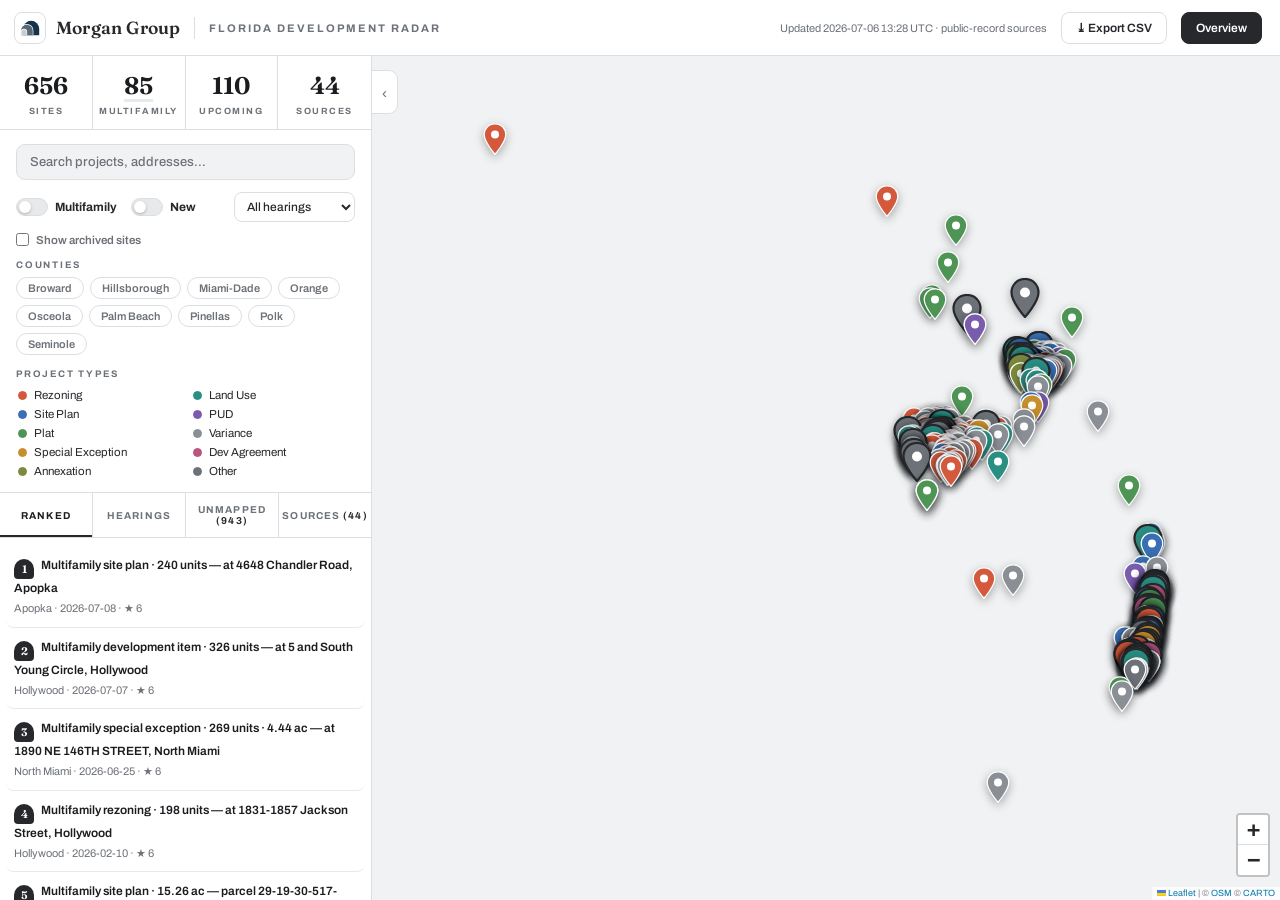
==== commit d41f2e71: "feat: archive system (hide/dim/restore sites, persisted locally); address-normalized site grouping w" ====
--- a/site/map.html
+++ b/site/map.html
@@ -56,6 +56,11 @@
         </select>
       </div>
 
+      <label class="arch-line">
+        <input type="checkbox" id="showArchived">
+        Show archived sites <span id="archCount"></span>
+      </label>
+
       <div class="f-label">Counties</div>
       <div class="chips" id="countyChips" aria-label="County filters"></div>
       <div class="f-label">Project types</div>
--- a/site/style.css
+++ b/site/style.css
@@ -152,6 +152,15 @@
   font: 500 12px var(--sans); padding: 6px 8px;
 }
 
+.arch-line {
+  display: flex; align-items: center; gap: 7px;
+  margin-top: 11px;
+  font-size: 11.5px; font-weight: 600; color: var(--text-sec);
+  cursor: pointer; user-select: none;
+}
+.arch-line input { accent-color: var(--char); }
+.arch-line:hover { color: var(--char); }
+
 .f-label {
   margin: 14px 0 7px;
   font-size: 9.5px; font-weight: 700;
@@ -176,12 +185,12 @@
 }
 .type-check input { display: none; }
 .type-dot {
-  width: 8px; height: 8px; border-radius: 50%; flex: none;
-  border: 1.5px solid var(--text-sec); background: transparent;
+  width: 9px; height: 9px; border-radius: 50%; flex: none;
+  border: 1.5px solid var(--tc, var(--text-sec)); background: transparent;
   transition: all .15s;
 }
 .type-check.on { color: var(--char); }
-.type-check.on .type-dot { background: var(--char); border-color: var(--char); }
+.type-check.on .type-dot { background: var(--tc, var(--char)); }
 
 /* ============ drawers ============ */
 .drawer-tabs { display: flex; border-bottom: 1px solid var(--line); flex: none; }
@@ -289,14 +298,35 @@
   line-height: 1.15; color: var(--ink);
 }
 .pc-sub { margin-top: 7px; font-size: 12.5px; color: var(--text-sec); }
+.pc-archive {
+  margin-top: 12px;
+  font: 700 11.5px var(--sans); color: var(--char);
+  background: var(--white);
+  border: 1px solid var(--line); border-radius: 8px;
+  padding: 8px 14px; cursor: pointer;
+  transition: all .15s;
+}
+.pc-archive:hover { border-color: var(--char); background: var(--gray-bg); }
+.pc-arch-flag { color: #c0392b; font-weight: 700; }
+.pc-plan { margin-top: 6px; }
+.pc-plan-head {
+  display: flex; align-items: center; gap: 7px;
+  margin-top: 14px; padding: 7px 10px;
+  font-size: 10px; font-weight: 700;
+  text-transform: uppercase; letter-spacing: 1.6px;
+  color: var(--char);
+  background: var(--gray-bg); border-radius: 7px;
+}
 .pc-items { margin-top: 14px; }
 .pc-item { padding: 14px 0; border-top: 1px solid var(--gray-soft); }
 .pc-item-head { display: flex; align-items: center; gap: 6px; flex-wrap: wrap; }
 .pc-type {
+  display: inline-flex; align-items: center; gap: 5px;
   font-size: 9px; font-weight: 700; text-transform: uppercase; letter-spacing: 1px;
   padding: 3px 8px; border-radius: 4px;
   background: var(--gray-soft); color: var(--char);
 }
+.pc-type-dot { width: 7px; height: 7px; border-radius: 50%; flex: none; }
 .pc-type-mf { background: var(--char); color: var(--white); }
 .pc-type-new { background: var(--green); color: var(--white); }
 .pc-date { margin-left: auto; font-size: 11px; font-weight: 600; color: var(--text-sec); }
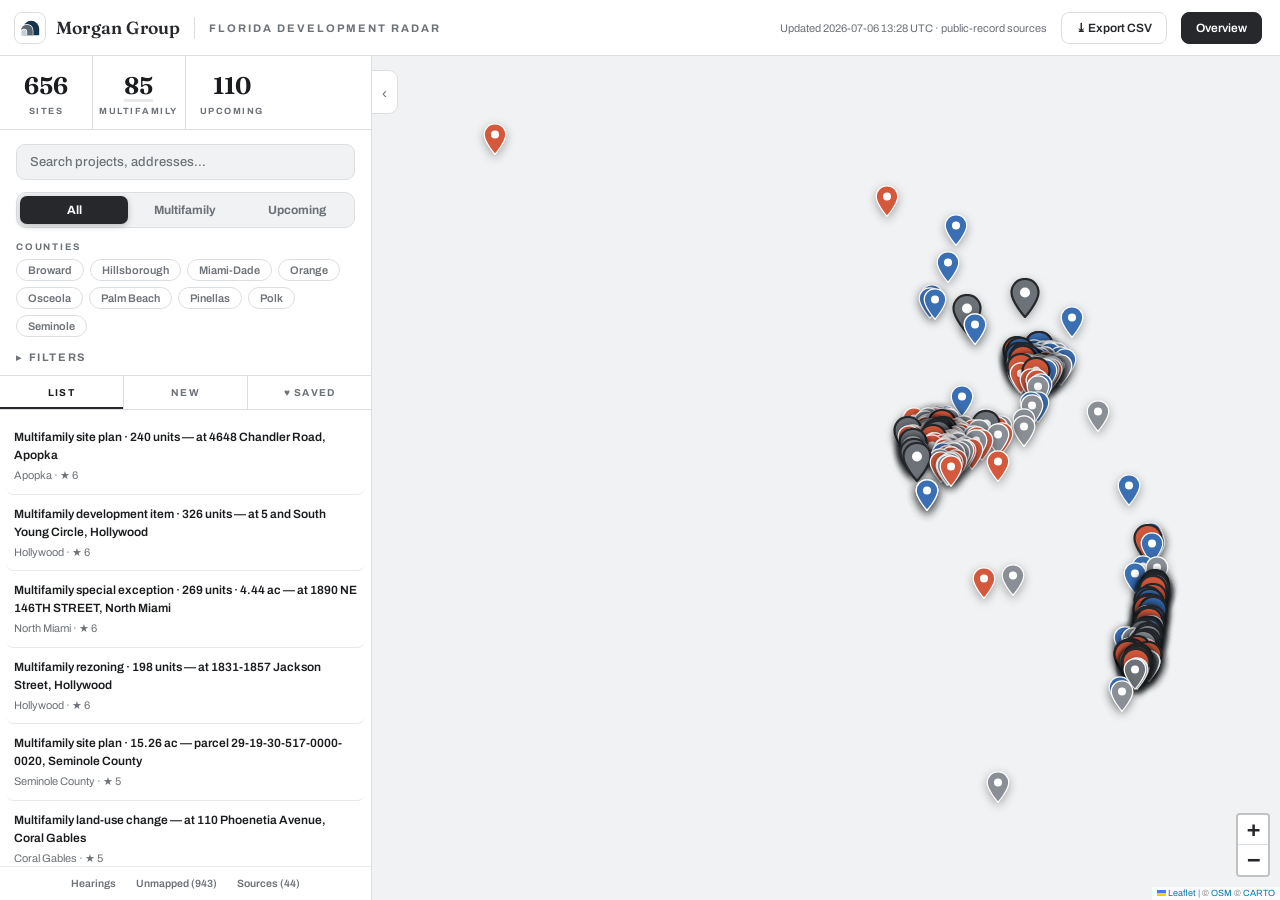
==== commit e7bf926d: "feat: simplified UI — segmented filter, saved hearts, New tab with refresh explainer, 4-bucket pin c" ====
--- a/site/map.html
+++ b/site/map.html
@@ -32,48 +32,42 @@
       <div class="stat"><b id="statMapped">–</b><span>sites</span></div>
       <div class="stat stat-mf"><b id="statMF">–</b><span>multifamily</span></div>
       <div class="stat"><b id="statUpcoming">–</b><span>upcoming</span></div>
-      <div class="stat"><b id="statSources">–</b><span>sources</span></div>
     </section>
 
     <section class="filters">
       <input type="search" id="search" placeholder="Search projects, addresses…" autocomplete="off">
 
-      <div class="filter-row">
-        <label class="mf-toggle">
-          <input type="checkbox" id="mfOnly">
-          <span class="mf-slider"></span>
-          Multifamily
-        </label>
-        <label class="mf-toggle new-toggle">
-          <input type="checkbox" id="newOnly">
-          <span class="mf-slider"></span>
-          New
-        </label>
-        <select id="statusSel" aria-label="Hearing status">
-          <option value="all">All hearings</option>
-          <option value="upcoming">Upcoming</option>
-          <option value="heard">Recently heard</option>
-        </select>
+      <div class="seg" id="seg" role="tablist" aria-label="Quick filter">
+        <button data-seg="all" class="on">All</button>
+        <button data-seg="mf">Multifamily</button>
+        <button data-seg="upcoming">Upcoming</button>
       </div>
-
-      <label class="arch-line">
-        <input type="checkbox" id="showArchived">
-        Show archived sites <span id="archCount"></span>
-      </label>
 
       <div class="f-label">Counties</div>
       <div class="chips" id="countyChips" aria-label="County filters"></div>
-      <div class="f-label">Project types</div>
-      <div class="types" id="typeChecks" aria-label="Project type filters"></div>
+
+      <details class="more" id="moreFilters">
+        <summary>Filters</summary>
+        <div class="f-label">Project categories</div>
+        <div class="types" id="typeChecks" aria-label="Project category filters"></div>
+        <label class="arch-line">
+          <input type="checkbox" id="showArchived">
+          Show archived sites <span id="archCount"></span>
+        </label>
+      </details>
     </section>
 
     <nav class="drawer-tabs">
-      <button data-drawer="projects" id="projectsTab">Ranked</button>
-      <button data-drawer="hearings" id="hearingsTab">Hearings <span id="hearingsCount"></span></button>
-      <button data-drawer="unmapped" id="unmappedTab">Unmapped <span id="unmappedCount"></span></button>
-      <button data-drawer="coverage" id="coverageTab">Sources <span id="coverageCount"></span></button>
+      <button data-drawer="projects" id="projectsTab">List</button>
+      <button data-drawer="latest" id="latestTab">New <span id="latestCount"></span></button>
+      <button data-drawer="saved" id="savedTab">♥ Saved <span id="savedCount"></span></button>
     </nav>
     <section class="drawer" id="drawer" hidden></section>
+    <footer class="drawer-foot">
+      <button data-drawer="hearings">Hearings <span id="hearingsCount"></span></button>
+      <button data-drawer="unmapped">Unmapped <span id="unmappedCount"></span></button>
+      <button data-drawer="coverage">Sources <span id="coverageCount"></span></button>
+    </footer>
   </aside>
 
   <button class="panel-toggle" id="collapseBtn" title="Toggle panel" aria-label="Toggle panel">‹</button>
--- a/site/style.css
+++ b/site/style.css
@@ -122,35 +122,40 @@
 #search:focus { border-color: var(--char); background: var(--white); }
 #search::placeholder { color: var(--text-sec); }
 
-.filter-row { display: flex; align-items: center; gap: 14px; margin-top: 12px; }
-
-.mf-toggle {
-  display: flex; align-items: center; gap: 7px;
-  font-size: 12px; font-weight: 700; color: var(--char);
-  cursor: pointer; user-select: none;
-}
-.mf-toggle input { display: none; }
-.mf-slider {
-  width: 32px; height: 18px; flex: none;
-  background: var(--gray-soft); border: 1px solid var(--line);
-  border-radius: 20px; position: relative; transition: background .2s;
-}
-.mf-slider::after {
-  content: ""; position: absolute; top: 2px; left: 2px;
-  width: 12px; height: 12px; border-radius: 50%;
-  background: var(--white); transition: all .2s;
-  box-shadow: 0 1px 3px rgba(0,0,0,.25);
-}
-.mf-toggle input:checked + .mf-slider { background: var(--char); border-color: var(--char); }
-.mf-toggle input:checked + .mf-slider::after { left: 16px; }
-.new-toggle input:checked + .mf-slider { background: var(--green); border-color: var(--green); }
-
-#statusSel {
-  margin-left: auto;
-  background: var(--white); color: var(--char);
-  border: 1px solid var(--line); border-radius: 8px;
-  font: 500 12px var(--sans); padding: 6px 8px;
-}
+/* segmented quick filter */
+.seg {
+  display: flex; margin-top: 12px;
+  background: var(--gray-bg);
+  border: 1px solid var(--line); border-radius: 10px;
+  padding: 3px; gap: 3px;
+}
+.seg button {
+  flex: 1; border: 0; cursor: pointer;
+  font: 700 12px var(--sans); color: var(--text-sec);
+  background: none; border-radius: 7px;
+  padding: 7px 0;
+  transition: all .15s;
+}
+.seg button:hover { color: var(--char); }
+.seg button.on {
+  background: var(--char); color: var(--white);
+  box-shadow: 0 2px 6px rgba(29,31,34,.25);
+}
+
+/* collapsed extra filters */
+.more { margin-top: 14px; }
+.more summary {
+  cursor: pointer; list-style: none;
+  font-size: 11px; font-weight: 700;
+  text-transform: uppercase; letter-spacing: 1.6px;
+  color: var(--text-sec);
+  display: flex; align-items: center; gap: 6px;
+  user-select: none;
+}
+.more summary::before { content: "▸"; font-size: 10px; transition: transform .15s; }
+.more[open] summary::before { transform: rotate(90deg); }
+.more summary:hover { color: var(--char); }
+.more summary::-webkit-details-marker { display: none; }
 
 .arch-line {
   display: flex; align-items: center; gap: 7px;
@@ -177,7 +182,7 @@
 .chip.on { color: var(--white); background: var(--char); border-color: var(--char); }
 .chip:hover:not(.on) { color: var(--char); border-color: var(--char); }
 
-.types { display: grid; grid-template-columns: 1fr 1fr; gap: 1px 10px; }
+.types { display: grid; grid-template-columns: 1fr; gap: 1px; }
 .type-check {
   display: flex; align-items: center; gap: 7px;
   font-size: 11.5px; color: var(--text-sec);
@@ -214,6 +219,25 @@
   font-size: 12px; line-height: 1.5;
   scrollbar-width: thin; scrollbar-color: var(--line) transparent;
 }
+.drawer-foot {
+  flex: none;
+  display: flex; gap: 4px; justify-content: center;
+  padding: 8px 14px;
+  border-top: 1px solid var(--gray-soft);
+}
+.drawer-foot button {
+  border: 0; background: none; cursor: pointer;
+  font: 600 10.5px var(--sans); color: var(--text-sec);
+  padding: 3px 8px; border-radius: 6px;
+}
+.drawer-foot button:hover { color: var(--char); background: var(--gray-bg); }
+.drawer-foot button.active { color: var(--char); background: var(--gray-soft); }
+.u-heart { color: #c0392b; font-size: 12px; }
+.u-note {
+  padding: 12px 4px; color: var(--text-sec); font-size: 12px; line-height: 1.65;
+}
+.u-note b { color: var(--char); }
+.u-note span { font-style: italic; }
 .u-item { padding: 10px 0; border-bottom: 1px solid var(--gray-soft); }
 .u-item a { color: var(--ink); text-decoration: none; font-weight: 600; }
 .u-item a:hover { text-decoration: underline; }
@@ -298,15 +322,16 @@
   line-height: 1.15; color: var(--ink);
 }
 .pc-sub { margin-top: 7px; font-size: 12.5px; color: var(--text-sec); }
-.pc-archive {
-  margin-top: 12px;
+.pc-actions { display: flex; gap: 8px; margin-top: 12px; }
+.pc-btn {
   font: 700 11.5px var(--sans); color: var(--char);
   background: var(--white);
   border: 1px solid var(--line); border-radius: 8px;
   padding: 8px 14px; cursor: pointer;
   transition: all .15s;
 }
-.pc-archive:hover { border-color: var(--char); background: var(--gray-bg); }
+.pc-btn:hover { border-color: var(--char); background: var(--gray-bg); }
+.pc-btn-saved { color: #c0392b; border-color: #c0392b; }
 .pc-arch-flag { color: #c0392b; font-weight: 700; }
 .pc-plan { margin-top: 6px; }
 .pc-plan-head {
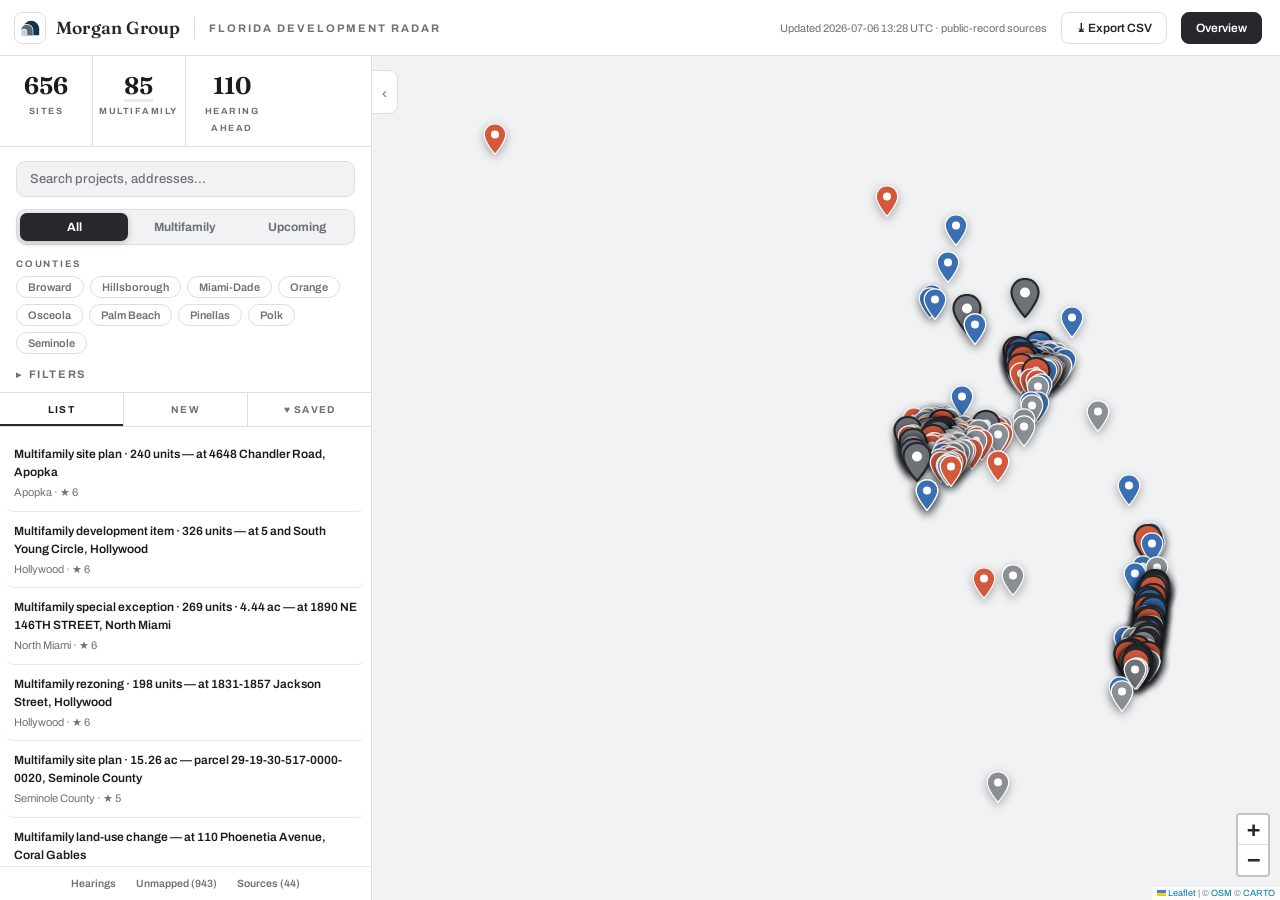
==== commit b8507d45: "ux: disambiguate New vs Upcoming — tooltips, 'hearing ahead' label, in-list hints Co-Authored-By: Cl" ====
--- a/site/map.html
+++ b/site/map.html
@@ -8,7 +8,7 @@
 <link rel="preconnect" href="https://fonts.gstatic.com" crossorigin>
 <link href="https://fonts.googleapis.com/css2?family=Fraunces:opsz,wght@9..144,450;9..144,550;9..144,650&family=Archivo:wght@400;500;600;700&display=swap" rel="stylesheet">
 <link rel="stylesheet" href="vendor/leaflet.css">
-<link rel="stylesheet" href="style.css">
+<link rel="stylesheet" href="style.css?v=10">
 <link rel="icon" href="logo.svg">
 </head>
 <body>
@@ -31,7 +31,7 @@
     <section class="stats" id="stats">
       <div class="stat"><b id="statMapped">–</b><span>sites</span></div>
       <div class="stat stat-mf"><b id="statMF">–</b><span>multifamily</span></div>
-      <div class="stat"><b id="statUpcoming">–</b><span>upcoming</span></div>
+      <div class="stat" title="Sites with a hearing still ahead on the calendar"><b id="statUpcoming">–</b><span>hearing ahead</span></div>
     </section>
 
     <section class="filters">
@@ -39,8 +39,8 @@
 
       <div class="seg" id="seg" role="tablist" aria-label="Quick filter">
         <button data-seg="all" class="on">All</button>
-        <button data-seg="mf">Multifamily</button>
-        <button data-seg="upcoming">Upcoming</button>
+        <button data-seg="mf" title="Only sites with a multifamily-relevant item">Multifamily</button>
+        <button data-seg="upcoming" title="Only sites with a hearing still ahead on the calendar">Upcoming</button>
       </div>
 
       <div class="f-label">Counties</div>
@@ -58,9 +58,9 @@
     </section>
 
     <nav class="drawer-tabs">
-      <button data-drawer="projects" id="projectsTab">List</button>
-      <button data-drawer="latest" id="latestTab">New <span id="latestCount"></span></button>
-      <button data-drawer="saved" id="savedTab">♥ Saved <span id="savedCount"></span></button>
+      <button data-drawer="projects" id="projectsTab" title="All matching sites, best first">List</button>
+      <button data-drawer="latest" id="latestTab" title="Sites first discovered by the nightly scan in the last 7 days">New <span id="latestCount"></span></button>
+      <button data-drawer="saved" id="savedTab" title="Sites you saved with the heart button">♥ Saved <span id="savedCount"></span></button>
     </nav>
     <section class="drawer" id="drawer" hidden></section>
     <footer class="drawer-foot">
@@ -80,6 +80,6 @@
 </div>
 
 <script src="vendor/leaflet.js"></script>
-<script src="app.js"></script>
+<script src="app.js?v=10"></script>
 </body>
 </html>
--- a/site/style.css
+++ b/site/style.css
@@ -233,6 +233,11 @@
 .drawer-foot button:hover { color: var(--char); background: var(--gray-bg); }
 .drawer-foot button.active { color: var(--char); background: var(--gray-soft); }
 .u-heart { color: #c0392b; font-size: 12px; }
+.d-hint {
+  padding: 8px 2px 6px;
+  font-size: 11px; font-style: italic; color: var(--text-sec);
+  border-bottom: 1px solid var(--gray-soft);
+}
 .u-note {
   padding: 12px 4px; color: var(--text-sec); font-size: 12px; line-height: 1.65;
 }
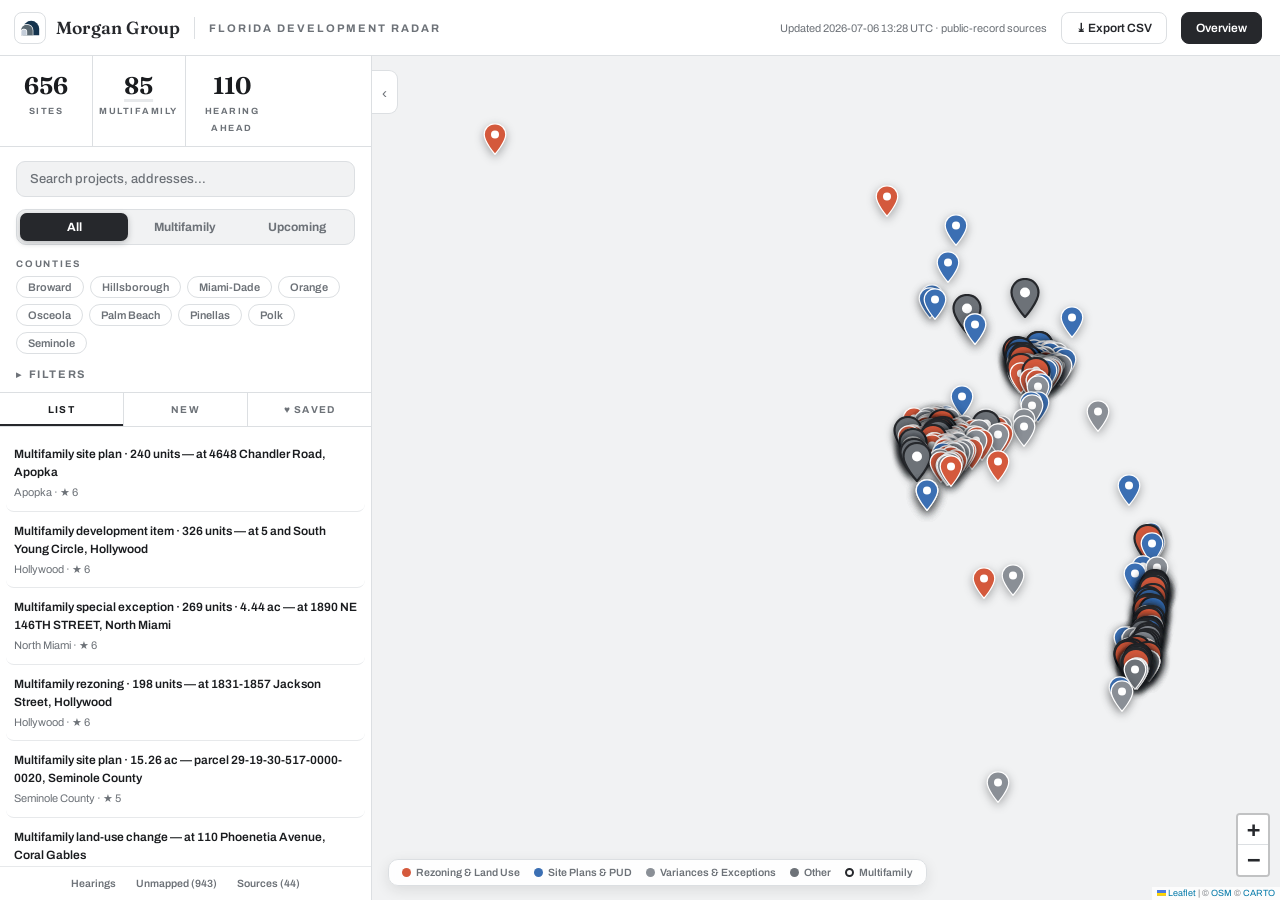
==== commit f29f9fc8: "ux: clarity audit fixes — clickable home backdrop, always-visible legend, score tooltips, human date" ====
--- a/site/map.html
+++ b/site/map.html
@@ -8,7 +8,7 @@
 <link rel="preconnect" href="https://fonts.gstatic.com" crossorigin>
 <link href="https://fonts.googleapis.com/css2?family=Fraunces:opsz,wght@9..144,450;9..144,550;9..144,650&family=Archivo:wght@400;500;600;700&display=swap" rel="stylesheet">
 <link rel="stylesheet" href="vendor/leaflet.css">
-<link rel="stylesheet" href="style.css?v=10">
+<link rel="stylesheet" href="style.css?v=11">
 <link rel="icon" href="logo.svg">
 </head>
 <body>
@@ -73,6 +73,14 @@
   <button class="panel-toggle" id="collapseBtn" title="Toggle panel" aria-label="Toggle panel">‹</button>
   <div id="map" aria-label="Development sites map"></div>
 
+  <div class="legend" aria-label="Map key">
+    <span><i style="background:#d4593c"></i>Rezoning &amp; Land Use</span>
+    <span><i style="background:#3b6fb3"></i>Site Plans &amp; PUD</span>
+    <span><i style="background:#8a8f96"></i>Variances &amp; Exceptions</span>
+    <span><i style="background:#6d7278"></i>Other</span>
+    <span class="lg-mf" title="Multifamily sites are drawn larger with a dark outline"><i class="lg-ring"></i>Multifamily</span>
+  </div>
+
   <article class="prop-card" id="propCard" hidden>
     <button class="pc-close" id="pcClose" aria-label="Close">×</button>
     <div id="pcBody"></div>
@@ -80,6 +88,6 @@
 </div>
 
 <script src="vendor/leaflet.js"></script>
-<script src="app.js?v=10"></script>
+<script src="app.js?v=11"></script>
 </body>
 </html>
--- a/site/style.css
+++ b/site/style.css
@@ -181,6 +181,7 @@
 }
 .chip.on { color: var(--white); background: var(--char); border-color: var(--char); }
 .chip:hover:not(.on) { color: var(--char); border-color: var(--char); }
+.chip-reset { border-style: dashed; color: var(--char); }
 
 .types { display: grid; grid-template-columns: 1fr; gap: 1px; }
 .type-check {
@@ -292,6 +293,29 @@
   background: var(--white) !important; color: var(--char) !important;
   border-color: var(--line) !important;
 }
+
+/* ============ legend ============ */
+.legend {
+  position: absolute; bottom: 14px; z-index: 1050;
+  left: calc(372px + 16px);
+  display: flex; align-items: center; gap: 14px; flex-wrap: wrap;
+  background: rgba(255,255,255,.92);
+  border: 1px solid var(--line); border-radius: 10px;
+  padding: 7px 13px;
+  font-size: 10.5px; font-weight: 600; color: var(--text-sec);
+  box-shadow: 0 4px 14px rgba(26,28,31,.10);
+  backdrop-filter: blur(4px);
+  transition: left .28s cubic-bezier(.2,.8,.3,1);
+  pointer-events: auto;
+}
+body.panel-hidden .legend { left: 16px; }
+.legend span { display: inline-flex; align-items: center; gap: 5px; }
+.legend i { width: 9px; height: 9px; border-radius: 50%; flex: none; }
+.lg-ring {
+  width: 10px; height: 10px; border-radius: 50%;
+  background: var(--white); border: 2.5px solid var(--char);
+}
+@media (max-width: 900px) { .legend { display: none; } }
 
 /* ============ property card ============ */
 .prop-card {
